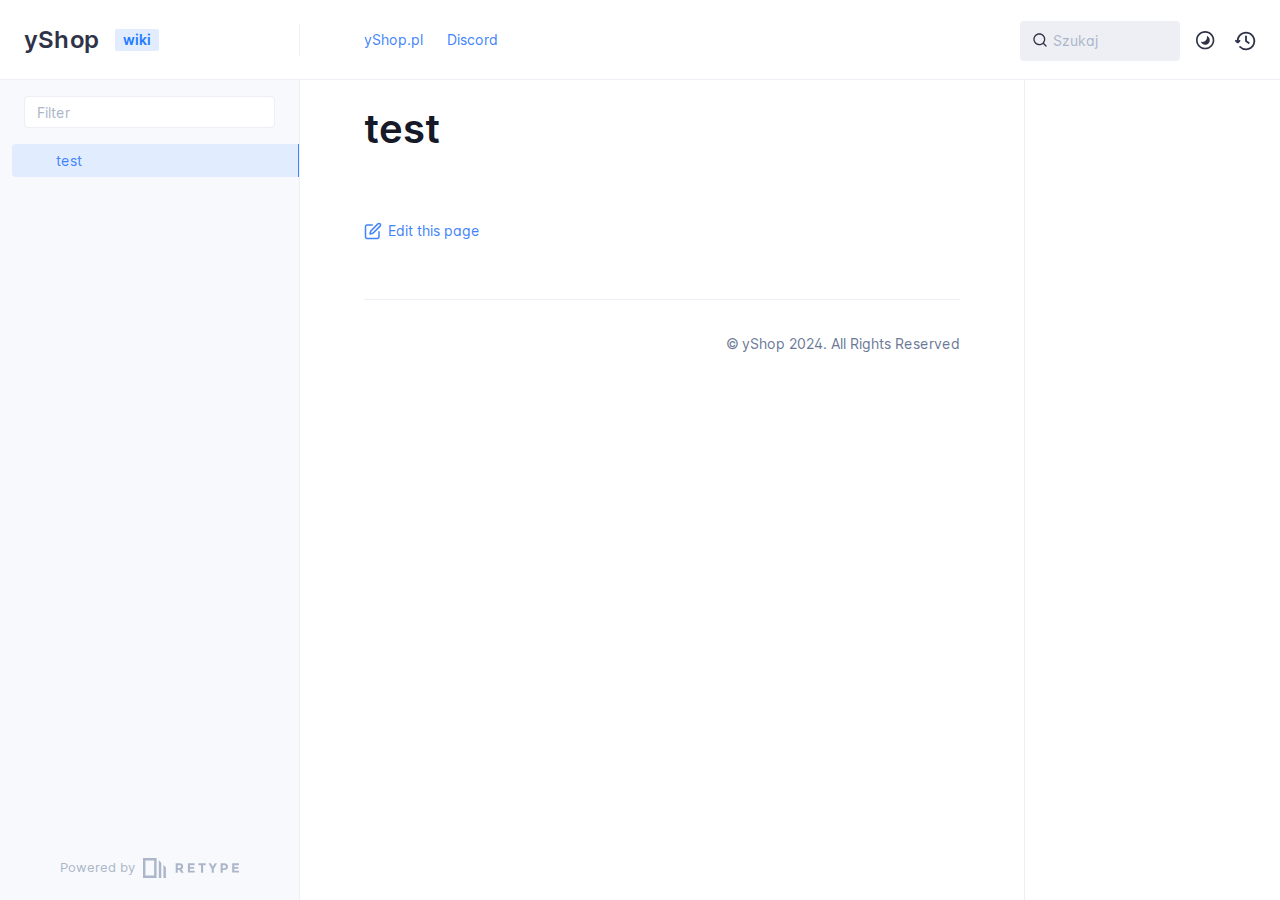
==== index.html @ 2f9051b7 "Refreshes Retype-generated documentation." ====
<!DOCTYPE html>
<html lang="en" class="h-full">
<head>
    <meta charset="UTF-8">
    <meta name="viewport" content="width=device-width,initial-scale=1">
    <meta name="turbo-cache-control" content="no-cache" data-turbo-track="reload" data-track-token="3.6.0.782225831897">

    <!-- See retype.com -->
    <meta name="generator" content="Retype 3.6.0">

    <!-- Primary Meta Tags -->
    <title>test</title>
    <meta name="title" content="test">

    <!-- Canonical -->
    <link rel="canonical" href="https://wiki.yshop.pl/">

    <!-- Open Graph / Facebook -->
    <meta property="og:type" content="website">
    <meta property="og:url" content="https://wiki.yshop.pl/">
    <meta property="og:title" content="test">

    <!-- Twitter -->
    <meta property="twitter:card" content="summary_large_image">
    <meta property="twitter:url" content="https://wiki.yshop.pl/">
    <meta property="twitter:title" content="test">

    <script data-cfasync="false">(function () { var el = document.documentElement, m = localStorage.getItem("doc_theme"), wm = window.matchMedia; if (m === "dark" || (!m && wm && wm("(prefers-color-scheme: dark)").matches)) { el.classList.add("dark") } else { el.classList.remove("dark") } })();</script>

    <link href="resources/css/retype.css?v=3.6.0.782225831897" rel="stylesheet">

    <script data-cfasync="false" src="resources/js/config.js?v=3.6.0.782225831897" data-turbo-eval="false" defer></script>
    <script data-cfasync="false" src="resources/js/retype.js?v=3.6.0" data-turbo-eval="false" defer></script>
    <script id="lunr-js" data-cfasync="false" src="resources/js/lunr.js?v=3.6.0.782225831897" data-turbo-eval="false" defer></script>
</head>
<body>
    <div id="docs-app" class="relative text-base antialiased text-gray-700 bg-white font-body dark:bg-dark-850 dark:text-dark-300">
        <div class="absolute bottom-0 left-0 bg-gray-100 dark:bg-dark-800" style="top: 5rem; right: 50%"></div>
    
        <header id="docs-site-header" class="sticky top-0 z-30 flex w-full h-16 bg-white border-b border-gray-200 md:h-20 dark:bg-dark-850 dark:border-dark-650">
            <div class="container relative flex items-center justify-between pr-6 grow md:justify-start">
                <!-- Mobile menu button skeleton -->
                <button v-cloak class="skeleton docs-mobile-menu-button flex items-center justify-center shrink-0 overflow-hidden dark:text-white focus:outline-none rounded-full w-10 h-10 ml-3.5 md:hidden"><svg xmlns="http://www.w3.org/2000/svg" class="mb-px shrink-0" width="24" height="24" viewBox="0 0 24 24" role="presentation" style="margin-bottom: 0px;"><g fill="currentColor"><path d="M2 4h20v2H2zM2 11h20v2H2zM2 18h20v2H2z"></path></g></svg></button>
                <div v-cloak id="docs-sidebar-toggle"></div>
        
                <!-- Logo -->
                <div class="flex items-center justify-between h-full py-2 md:w-75">
                    <div class="flex items-center px-2 md:px-6">
                        <a id="docs-site-logo" href="" class="flex items-center leading-snug text-2xl">
                            <span class="dark:text-white font-semibold line-clamp-1 md:line-clamp-2">yShop</span>
                        </a><span class="hidden px-2 py-1 ml-4 text-sm font-semibold leading-none text-root-logo-label-text bg-root-logo-label-bg rounded-sm md:inline-block">wiki</span>
                    </div>
        
                    <span class="hidden h-8 border-r md:inline-block dark:border-dark-650"></span>
                </div>
        
                <div class="flex justify-between md:grow">
                    <!-- Top Nav -->
                    <nav class="hidden md:flex">
                        <ul class="flex flex-col mb-4 md:pl-16 md:mb-0 md:flex-row md:items-center">
                            <li class="mr-6">
                                <a class="py-2 md:mb-0 inline-flex items-center text-sm whitespace-nowrap transition-colors duration-200 ease-linear md:text-blue-500 dark:text-blue-400 hover:text-blue-800 dark:hover:text-blue-200" href="https://yshop.pl">yShop.pl</a>
                            </li>
                            <li class="mr-6">
                                <a class="py-2 md:mb-0 inline-flex items-center text-sm whitespace-nowrap transition-colors duration-200 ease-linear md:text-blue-500 dark:text-blue-400 hover:text-blue-800 dark:hover:text-blue-200" href="https://dc.yshop.pl">Discord</a>
                            </li>
        
                        </ul>
                    </nav>
        
                    <!-- Header Right Skeleton -->
                    <div v-cloak class="flex justify-end grow skeleton">
        
                        <!-- Search input mock -->
                        <div class="relative hidden w-40 lg:block lg:max-w-sm lg:ml-auto">
                            <div class="absolute flex items-center justify-center h-full pl-3 dark:text-dark-300">
                                <svg xmlns="http://www.w3.org/2000/svg" class="icon-base" width="16" height="16" viewBox="0 0 24 24" aria-labelledby="icon" role="presentation" style="margin-bottom: 1px;"><g fill="currentColor" ><path d="M21.71 20.29l-3.68-3.68A8.963 8.963 0 0020 11c0-4.96-4.04-9-9-9s-9 4.04-9 9 4.04 9 9 9c2.12 0 4.07-.74 5.61-1.97l3.68 3.68c.2.19.45.29.71.29s.51-.1.71-.29c.39-.39.39-1.03 0-1.42zM4 11c0-3.86 3.14-7 7-7s7 3.14 7 7c0 1.92-.78 3.66-2.04 4.93-.01.01-.02.01-.02.01-.01.01-.01.01-.01.02A6.98 6.98 0 0111 18c-3.86 0-7-3.14-7-7z" ></path></g></svg>
                            </div>
                            <input class="w-full h-10 placeholder-gray-400 transition-colors duration-200 ease-in bg-gray-200 border border-transparent rounded md:text-sm hover:bg-white hover:border-gray-300 focus:outline-none focus:bg-white focus:border-gray-500 dark:bg-dark-600 dark:border-dark-600 dark:placeholder-dark-400" style="padding: 0.625rem 0.75rem 0.625rem 2rem" type="text" placeholder="Szukaj">
                        </div>
        
                        <!-- Mobile search button -->
                        <div class="flex items-center justify-center w-10 h-10 lg:hidden">
                            <svg xmlns="http://www.w3.org/2000/svg" class="shrink-0 icon-base" width="20" height="20" viewBox="0 0 24 24" aria-labelledby="icon" role="presentation" style="margin-bottom: 0px;"><g fill="currentColor" ><path d="M21.71 20.29l-3.68-3.68A8.963 8.963 0 0020 11c0-4.96-4.04-9-9-9s-9 4.04-9 9 4.04 9 9 9c2.12 0 4.07-.74 5.61-1.97l3.68 3.68c.2.19.45.29.71.29s.51-.1.71-.29c.39-.39.39-1.03 0-1.42zM4 11c0-3.86 3.14-7 7-7s7 3.14 7 7c0 1.92-.78 3.66-2.04 4.93-.01.01-.02.01-.02.01-.01.01-.01.01-.01.02A6.98 6.98 0 0111 18c-3.86 0-7-3.14-7-7z" ></path></g></svg>
                        </div>
        
                        <!-- Dark mode switch placeholder -->
                        <div class="w-10 h-10 lg:ml-2"></div>
        
                        <!-- History button -->
                        <div class="flex items-center justify-center w-10 h-10" style="margin-right: -0.625rem;">
                            <svg xmlns="http://www.w3.org/2000/svg" class="shrink-0 icon-base" width="22" height="22" viewBox="0 0 24 24" aria-labelledby="icon" role="presentation" style="margin-bottom: 0px;"><g fill="currentColor" ><g ><path d="M12.01 6.01c-.55 0-1 .45-1 1V12a1 1 0 00.4.8l3 2.22a.985.985 0 001.39-.2.996.996 0 00-.21-1.4l-2.6-1.92V7.01c.02-.55-.43-1-.98-1z"></path><path d="M12.01 1.91c-5.33 0-9.69 4.16-10.05 9.4l-.29-.26a.997.997 0 10-1.34 1.48l1.97 1.79c.19.17.43.26.67.26s.48-.09.67-.26l1.97-1.79a.997.997 0 10-1.34-1.48l-.31.28c.34-4.14 3.82-7.41 8.05-7.41 4.46 0 8.08 3.63 8.08 8.09s-3.63 8.08-8.08 8.08c-2.18 0-4.22-.85-5.75-2.4a.996.996 0 10-1.42 1.4 10.02 10.02 0 007.17 2.99c5.56 0 10.08-4.52 10.08-10.08.01-5.56-4.52-10.09-10.08-10.09z"></path></g></g></svg>
                        </div>
                    </div>
        
                    <div v-cloak class="flex justify-end grow">
                        <div id="docs-mobile-search-button"></div>
                        <doc-search-desktop></doc-search-desktop>
        
                        <doc-theme-switch class="lg:ml-2"></doc-theme-switch>
                        <doc-history></doc-history>
                    </div>
                </div>
            </div>
        </header>
    
        <div class="container relative flex bg-white">
            <!-- Sidebar Skeleton -->
            <div v-cloak class="fixed flex flex-col shrink-0 duration-300 ease-in-out bg-gray-100 border-gray-200 sidebar top-20 w-75 border-r h-screen md:sticky transition-transform skeleton dark:bg-dark-800 dark:border-dark-650">
            
                <!-- Render this div, if config.showSidebarFilter is `true` -->
                <div class="flex items-center h-16 px-6">
                    <input class="w-full h-8 px-3 py-2 transition-colors duration-200 ease-linear bg-white border border-gray-200 rounded shadow-none text-sm focus:outline-none focus:border-gray-600 dark:bg-dark-600 dark:border-dark-600" type="text" placeholder="Filter">
                </div>
            
                <div class="pl-6 mt-1 mb-4">
                    <div class="w-32 h-3 mb-4 bg-gray-200 rounded-full loading dark:bg-dark-600"></div>
                    <div class="w-48 h-3 mb-4 bg-gray-200 rounded-full loading dark:bg-dark-600"></div>
                    <div class="w-40 h-3 mb-4 bg-gray-200 rounded-full loading dark:bg-dark-600"></div>
                    <div class="w-32 h-3 mb-4 bg-gray-200 rounded-full loading dark:bg-dark-600"></div>
                    <div class="w-48 h-3 mb-4 bg-gray-200 rounded-full loading dark:bg-dark-600"></div>
                    <div class="w-40 h-3 mb-4 bg-gray-200 rounded-full loading dark:bg-dark-600"></div>
                </div>
            
                <div class="shrink-0 mt-auto bg-transparent dark:border-dark-650">
                    <a class="flex items-center justify-center flex-nowrap h-16 text-gray-400 dark:text-dark-400 hover:text-gray-700 dark:hover:text-dark-300 transition-colors duration-150 ease-in docs-powered-by" target="_blank" href="https://retype.com/" rel="noopener">
                        <span class="text-xs whitespace-nowrap">Powered by</span>
                        <svg xmlns="http://www.w3.org/2000/svg" class="ml-2" fill="currentColor" width="96" height="20" overflow="visible"><path d="M0 0v20h13.59V0H0zm11.15 17.54H2.44V2.46h8.71v15.08zM15.8 20h2.44V4.67L15.8 2.22zM20.45 6.89V20h2.44V9.34z"/><g><path d="M40.16 8.44c0 1.49-.59 2.45-1.75 2.88l2.34 3.32h-2.53l-2.04-2.96h-1.43v2.96h-2.06V5.36h3.5c1.43 0 2.46.24 3.07.73s.9 1.27.9 2.35zm-2.48 1.1c.26-.23.38-.59.38-1.09 0-.5-.13-.84-.4-1.03s-.73-.28-1.39-.28h-1.54v2.75h1.5c.72 0 1.2-.12 1.45-.35zM51.56 5.36V7.2h-4.59v1.91h4.13v1.76h-4.13v1.92h4.74v1.83h-6.79V5.36h6.64zM60.09 7.15v7.48h-2.06V7.15h-2.61V5.36h7.28v1.79h-2.61zM70.81 14.64h-2.06v-3.66l-3.19-5.61h2.23l1.99 3.45 1.99-3.45H74l-3.19 5.61v3.66zM83.99 6.19c.65.55.97 1.4.97 2.55s-.33 1.98-1 2.51-1.68.8-3.04.8h-1.23v2.59h-2.06V5.36h3.26c1.42 0 2.45.28 3.1.83zm-1.51 3.65c.25-.28.37-.69.37-1.22s-.16-.92-.48-1.14c-.32-.23-.82-.34-1.5-.34H79.7v3.12h1.38c.68 0 1.15-.14 1.4-.42zM95.85 5.36V7.2h-4.59v1.91h4.13v1.76h-4.13v1.92H96v1.83h-6.79V5.36h6.64z"/></g></svg>
                    </a>
                </div>
            </div>
            
            <!-- Sidebar component -->
            <doc-sidebar v-cloak>
                <template #sidebar-footer>
                    <div class="shrink-0 mt-auto border-t md:bg-transparent md:border-none dark:border-dark-650">
            
                        <div class="py-3 px-6 md:hidden border-b dark:border-dark-650">
                            <nav>
                                <ul class="flex flex-wrap justify-center items-center">
                                    <li class="mr-6">
                                        <a class="block py-1 inline-flex items-center text-sm whitespace-nowrap transition-colors duration-200 ease-linear md:text-blue-500 dark:text-blue-400 hover:text-blue-800 dark:hover:text-blue-200" href="https://yshop.pl">yShop.pl</a>
                                    </li>
                                    <li class="mr-6">
                                        <a class="block py-1 inline-flex items-center text-sm whitespace-nowrap transition-colors duration-200 ease-linear md:text-blue-500 dark:text-blue-400 hover:text-blue-800 dark:hover:text-blue-200" href="https://dc.yshop.pl">Discord</a>
                                    </li>
            
                                </ul>
                            </nav>
                        </div>
            
                        <a class="flex items-center justify-center flex-nowrap h-16 text-gray-400 dark:text-dark-400 hover:text-gray-700 dark:hover:text-dark-300 transition-colors duration-150 ease-in docs-powered-by" target="_blank" href="https://retype.com/" rel="noopener">
                            <span class="text-xs whitespace-nowrap">Powered by</span>
                            <svg xmlns="http://www.w3.org/2000/svg" class="ml-2" fill="currentColor" width="96" height="20" overflow="visible"><path d="M0 0v20h13.59V0H0zm11.15 17.54H2.44V2.46h8.71v15.08zM15.8 20h2.44V4.67L15.8 2.22zM20.45 6.89V20h2.44V9.34z"/><g><path d="M40.16 8.44c0 1.49-.59 2.45-1.75 2.88l2.34 3.32h-2.53l-2.04-2.96h-1.43v2.96h-2.06V5.36h3.5c1.43 0 2.46.24 3.07.73s.9 1.27.9 2.35zm-2.48 1.1c.26-.23.38-.59.38-1.09 0-.5-.13-.84-.4-1.03s-.73-.28-1.39-.28h-1.54v2.75h1.5c.72 0 1.2-.12 1.45-.35zM51.56 5.36V7.2h-4.59v1.91h4.13v1.76h-4.13v1.92h4.74v1.83h-6.79V5.36h6.64zM60.09 7.15v7.48h-2.06V7.15h-2.61V5.36h7.28v1.79h-2.61zM70.81 14.64h-2.06v-3.66l-3.19-5.61h2.23l1.99 3.45 1.99-3.45H74l-3.19 5.61v3.66zM83.99 6.19c.65.55.97 1.4.97 2.55s-.33 1.98-1 2.51-1.68.8-3.04.8h-1.23v2.59h-2.06V5.36h3.26c1.42 0 2.45.28 3.1.83zm-1.51 3.65c.25-.28.37-.69.37-1.22s-.16-.92-.48-1.14c-.32-.23-.82-.34-1.5-.34H79.7v3.12h1.38c.68 0 1.15-.14 1.4-.42zM95.85 5.36V7.2h-4.59v1.91h4.13v1.76h-4.13v1.92H96v1.83h-6.79V5.36h6.64z"/></g></svg>
                        </a>
                    </div>
                </template>
            </doc-sidebar>
    
            <div class="grow min-w-0 dark:bg-dark-850">
                <!-- Render "toolbar" template here on api pages --><!-- Render page content -->
                <div class="flex">
                    <div class="min-w-0 p-4 grow md:px-16">
                        <main class="relative pb-12 lg:pt-2">
                            <div class="docs-markdown" id="docs-content">
                                <!-- Rendered if sidebar right is enabled -->
                                <div id="docs-sidebar-right-toggle"></div>
                                <!-- Page content  -->
<doc-anchor-target id="test" class="break-words">
    <h1>
        <doc-anchor-trigger class="header-anchor-trigger" to="#test">#</doc-anchor-trigger>
        <span>test</span>
    </h1>
</doc-anchor-target>

                                
                                <!-- Required only on API pages -->
                                <doc-toolbar-member-filter-no-results></doc-toolbar-member-filter-no-results>
                            </div>
                            <footer class="clear-both">
                                <div class="flex flex-wrap items-center justify-between mt-14">
                                    <a class="my-2.5 inline-flex items-center text-sm whitespace-nowrap text-blue-500 dark:text-blue-400 hover:text-blue-700 hover:underline" href="https://github.com/yshop-pl/wiki/edit/main/readme.md" target="_blank" rel="noopener">
                                        <svg class="mr-1.5" xmlns="http://www.w3.org/2000/svg" width="18" height="18" viewBox="0 0 24 24" fill="currentColor" overflow="visible"><path d="M20 12c-.55 0-1 .45-1 1v7c0 .55-.45 1-1 1H4c-.55 0-1-.45-1-1V6c0-.55.45-1 1-1h7c.55 0 1-.45 1-1s-.45-1-1-1H4C2.35 3 1 4.35 1 6v14c0 1.65 1.35 3 3 3h14c1.65 0 3-1.35 3-3v-7c0-.55-.45-1-1-1z" /><path d="M22.21 1.79c-1.18-1.18-3.24-1.18-4.41 0l-9.5 9.5c-.13.13-.22.29-.26.46l-1 4c-.08.34.01.7.26.95.18.2.44.3.7.3.08 0 .16-.01.24-.03l4-1c.18-.04.34-.13.46-.26l9.5-9.5c1.22-1.22 1.22-3.2.01-4.42zm-1.42 3l-9.3 9.3-2.11.53.53-2.11 9.3-9.3c.42-.42 1.16-.42 1.59 0 .43.43.43 1.15-.01 1.58z" /><path fill="none" d="M0 0h24v24H0z" /></svg>
                                        <span>Edit this page</span>
                                    </a>
                                </div>
                            
                            </footer>
                        </main>
                
                        <div class="border-t dark:border-dark-650 pt-6 mb-8">
                            <footer class="flex flex-wrap items-center justify-between">
                                <div>
                                    <ul class="flex flex-wrap items-center text-sm">
                                    </ul>
                                </div>
                                <div class="docs-copyright py-2 text-gray-500 dark:text-dark-350 text-sm leading-relaxed"><p>© yShop 2024. All Rights Reserved</p></div>
                            </footer>
                        </div>
                    </div>
                
                    <!-- Rendered if sidebar right is enabled -->
                    <!-- Sidebar right skeleton-->
                    <div v-cloak class="fixed top-0 bottom-0 right-0 translate-x-full bg-white border-gray-200 lg:sticky lg:border-l lg:shrink-0 lg:pt-6 lg:transform-none sm:w-1/2 lg:w-64 lg:z-0 md:w-104 sidebar-right skeleton dark:bg-dark-850 dark:border-dark-650">
                        <div class="pl-5">
                            <div class="w-32 h-3 mb-4 bg-gray-200 dark:bg-dark-600 rounded-full loading"></div>
                            <div class="w-48 h-3 mb-4 bg-gray-200 dark:bg-dark-600 rounded-full loading"></div>
                            <div class="w-40 h-3 mb-4 bg-gray-200 dark:bg-dark-600 rounded-full loading"></div>
                        </div>
                    </div>
                
                    <!-- User should be able to hide sidebar right -->
                    <doc-sidebar-right v-cloak></doc-sidebar-right>
                </div>

            </div>
        </div>
    
        <doc-search-mobile></doc-search-mobile>
        <doc-back-to-top></doc-back-to-top>
    </div>


    <div id="docs-overlay-target"></div>

    <script data-cfasync="false">window.__DOCS__ = { "title": "test", isRoot: true, level: 0, icon: "file", hasPrism: false, hasMermaid: false, hasMath: false, tocDepth: 23 }</script>
</body>
</html>
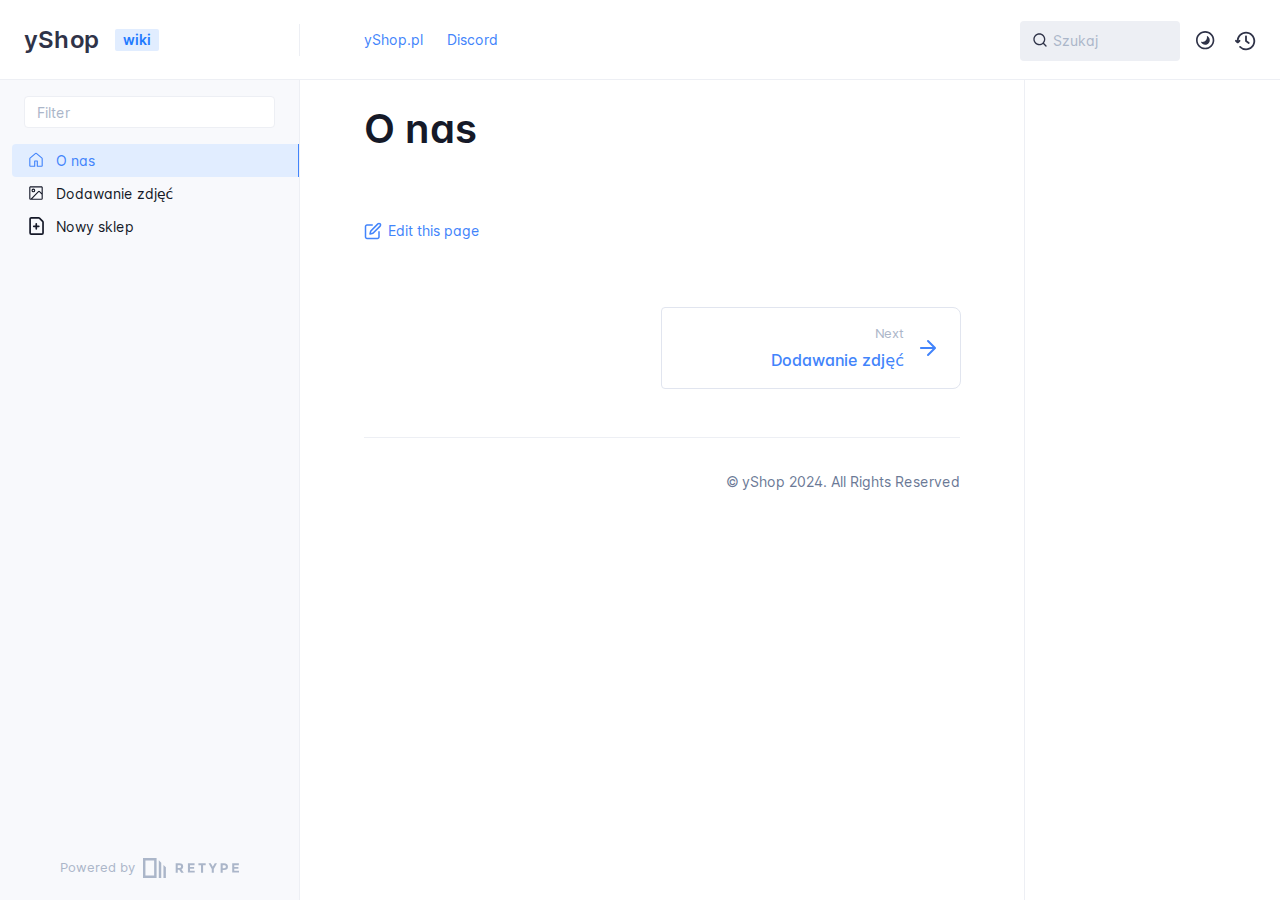
==== commit 5d338999: "Refreshes Retype-generated documentation." ====
--- a/index.html
+++ b/index.html
@@ -3,14 +3,14 @@
 <head>
     <meta charset="UTF-8">
     <meta name="viewport" content="width=device-width,initial-scale=1">
-    <meta name="turbo-cache-control" content="no-cache" data-turbo-track="reload" data-track-token="3.6.0.782225831897">
+    <meta name="turbo-cache-control" content="no-cache" data-turbo-track="reload" data-track-token="3.6.0.782227242843">
 
     <!-- See retype.com -->
     <meta name="generator" content="Retype 3.6.0">
 
     <!-- Primary Meta Tags -->
-    <title>test</title>
-    <meta name="title" content="test">
+    <title>O nas</title>
+    <meta name="title" content="O nas">
 
     <!-- Canonical -->
     <link rel="canonical" href="https://wiki.yshop.pl/">
@@ -18,20 +18,20 @@
     <!-- Open Graph / Facebook -->
     <meta property="og:type" content="website">
     <meta property="og:url" content="https://wiki.yshop.pl/">
-    <meta property="og:title" content="test">
+    <meta property="og:title" content="O nas">
 
     <!-- Twitter -->
     <meta property="twitter:card" content="summary_large_image">
     <meta property="twitter:url" content="https://wiki.yshop.pl/">
-    <meta property="twitter:title" content="test">
+    <meta property="twitter:title" content="O nas">
 
     <script data-cfasync="false">(function () { var el = document.documentElement, m = localStorage.getItem("doc_theme"), wm = window.matchMedia; if (m === "dark" || (!m && wm && wm("(prefers-color-scheme: dark)").matches)) { el.classList.add("dark") } else { el.classList.remove("dark") } })();</script>
 
-    <link href="resources/css/retype.css?v=3.6.0.782225831897" rel="stylesheet">
-
-    <script data-cfasync="false" src="resources/js/config.js?v=3.6.0.782225831897" data-turbo-eval="false" defer></script>
+    <link href="resources/css/retype.css?v=3.6.0.782227242843" rel="stylesheet">
+
+    <script data-cfasync="false" src="resources/js/config.js?v=3.6.0.782227242843" data-turbo-eval="false" defer></script>
     <script data-cfasync="false" src="resources/js/retype.js?v=3.6.0" data-turbo-eval="false" defer></script>
-    <script id="lunr-js" data-cfasync="false" src="resources/js/lunr.js?v=3.6.0.782225831897" data-turbo-eval="false" defer></script>
+    <script id="lunr-js" data-cfasync="false" src="resources/js/lunr.js?v=3.6.0.782227242843" data-turbo-eval="false" defer></script>
 </head>
 <body>
     <div id="docs-app" class="relative text-base antialiased text-gray-700 bg-white font-body dark:bg-dark-850 dark:text-dark-300">
@@ -166,10 +166,10 @@
                                 <!-- Rendered if sidebar right is enabled -->
                                 <div id="docs-sidebar-right-toggle"></div>
                                 <!-- Page content  -->
-<doc-anchor-target id="test" class="break-words">
+<doc-anchor-target id="o-nas" class="break-words">
     <h1>
-        <doc-anchor-trigger class="header-anchor-trigger" to="#test">#</doc-anchor-trigger>
-        <span>test</span>
+        <doc-anchor-trigger class="header-anchor-trigger" to="#o-nas">#</doc-anchor-trigger>
+        <span>O nas</span>
     </h1>
 </doc-anchor-target>
 
@@ -185,6 +185,20 @@
                                     </a>
                                 </div>
                             
+                                <nav class="flex mt-14">
+                                    <div class="w-1/2">
+                                    </div>
+                            
+                                    <div class="w-1/2">
+                                        <a class="px-5 py-4 -mx-px h-full flex items-center justify-end break-normal font-medium text-blue-500 dark:text-blue-400 border border-gray-300 hover:border-gray-400 dark:border-dark-650 dark:hover:border-dark-450 rounded-l rounded-r-lg transition-colors duration-150 relative hover:z-5" href="dodawanie-zdjęć/">
+                                            <span>
+                                                <span class="block text-xs font-normal text-right text-gray-400 dark:text-dark-400">Next</span>
+                                                <span class="block mt-1">Dodawanie zdjęć</span>
+                                            </span>
+                                            <svg xmlns="http://www.w3.org/2000/svg" class="ml-3" width="24" height="24" viewBox="0 0 24 24" fill="currentColor" overflow="visible"><path d="M19.92 12.38a1 1 0 00-.22-1.09l-7-7a.996.996 0 10-1.41 1.41l5.3 5.3H5c-.55 0-1 .45-1 1s.45 1 1 1h11.59l-5.29 5.29a.996.996 0 000 1.41c.19.2.44.3.7.3s.51-.1.71-.29l7-7c.09-.09.16-.21.21-.33z" /><path fill="none" d="M0 0h24v24H0z" /></svg>
+                                        </a>
+                                    </div>
+                                </nav>
                             </footer>
                         </main>
                 
@@ -223,6 +237,6 @@
 
     <div id="docs-overlay-target"></div>
 
-    <script data-cfasync="false">window.__DOCS__ = { "title": "test", isRoot: true, level: 0, icon: "file", hasPrism: false, hasMermaid: false, hasMath: false, tocDepth: 23 }</script>
+    <script data-cfasync="false">window.__DOCS__ = { "title": "O nas", isRoot: true, level: 0, icon: "file", hasPrism: false, hasMermaid: false, hasMath: false, tocDepth: 23 }</script>
 </body>
 </html>
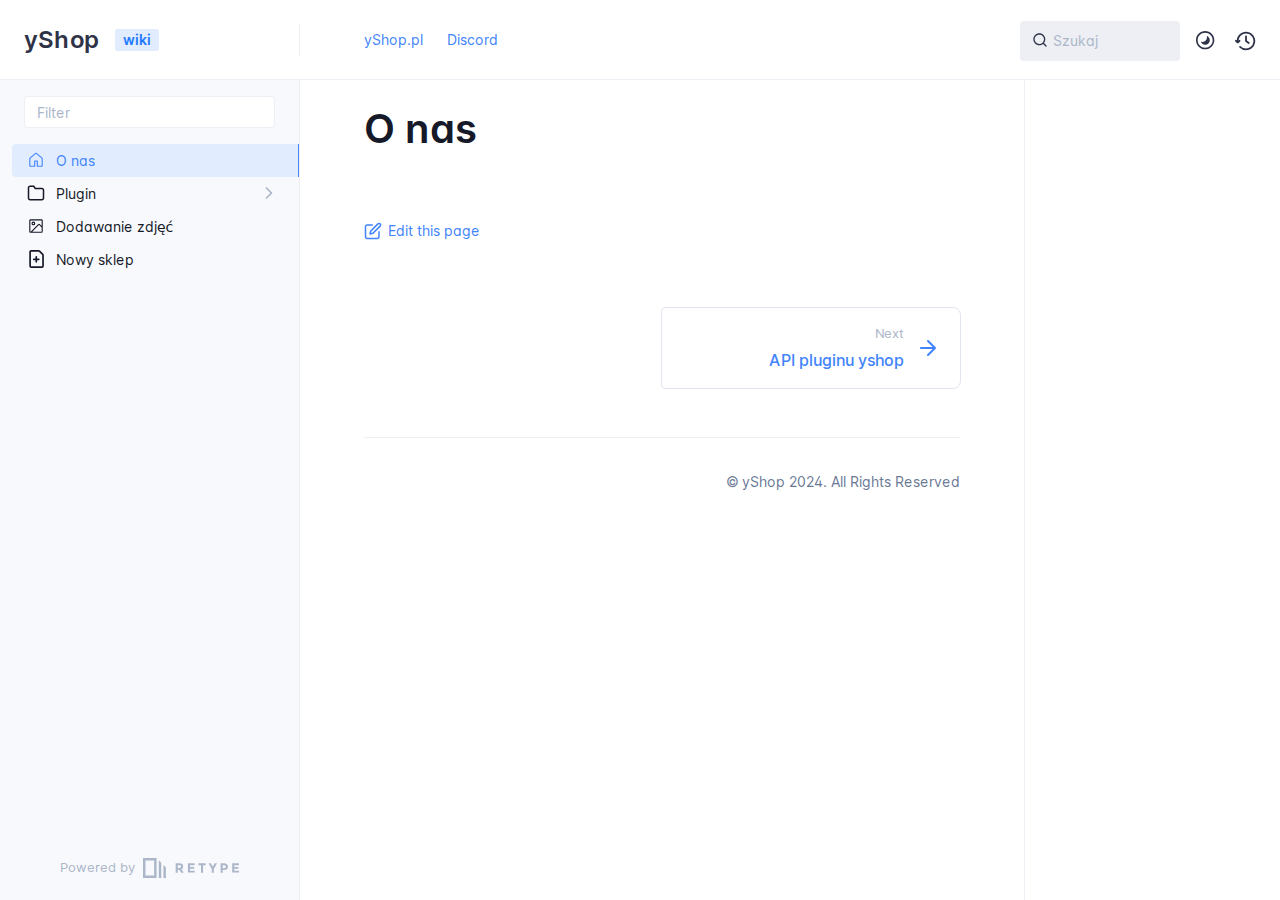
==== commit 433c18c2: "Refreshes Retype-generated documentation." ====
--- a/index.html
+++ b/index.html
@@ -3,7 +3,7 @@
 <head>
     <meta charset="UTF-8">
     <meta name="viewport" content="width=device-width,initial-scale=1">
-    <meta name="turbo-cache-control" content="no-cache" data-turbo-track="reload" data-track-token="3.6.0.782227242843">
+    <meta name="turbo-cache-control" content="no-cache" data-turbo-track="reload" data-track-token="3.6.0.783515221161">
 
     <!-- See retype.com -->
     <meta name="generator" content="Retype 3.6.0">
@@ -27,11 +27,11 @@
 
     <script data-cfasync="false">(function () { var el = document.documentElement, m = localStorage.getItem("doc_theme"), wm = window.matchMedia; if (m === "dark" || (!m && wm && wm("(prefers-color-scheme: dark)").matches)) { el.classList.add("dark") } else { el.classList.remove("dark") } })();</script>
 
-    <link href="resources/css/retype.css?v=3.6.0.782227242843" rel="stylesheet">
-
-    <script data-cfasync="false" src="resources/js/config.js?v=3.6.0.782227242843" data-turbo-eval="false" defer></script>
+    <link href="resources/css/retype.css?v=3.6.0.783515221161" rel="stylesheet">
+
+    <script data-cfasync="false" src="resources/js/config.js?v=3.6.0.783515221161" data-turbo-eval="false" defer></script>
     <script data-cfasync="false" src="resources/js/retype.js?v=3.6.0" data-turbo-eval="false" defer></script>
-    <script id="lunr-js" data-cfasync="false" src="resources/js/lunr.js?v=3.6.0.782227242843" data-turbo-eval="false" defer></script>
+    <script id="lunr-js" data-cfasync="false" src="resources/js/lunr.js?v=3.6.0.783515221161" data-turbo-eval="false" defer></script>
 </head>
 <body>
     <div id="docs-app" class="relative text-base antialiased text-gray-700 bg-white font-body dark:bg-dark-850 dark:text-dark-300">
@@ -190,10 +190,10 @@
                                     </div>
                             
                                     <div class="w-1/2">
-                                        <a class="px-5 py-4 -mx-px h-full flex items-center justify-end break-normal font-medium text-blue-500 dark:text-blue-400 border border-gray-300 hover:border-gray-400 dark:border-dark-650 dark:hover:border-dark-450 rounded-l rounded-r-lg transition-colors duration-150 relative hover:z-5" href="dodawanie-zdjęć/">
+                                        <a class="px-5 py-4 -mx-px h-full flex items-center justify-end break-normal font-medium text-blue-500 dark:text-blue-400 border border-gray-300 hover:border-gray-400 dark:border-dark-650 dark:hover:border-dark-450 rounded-l rounded-r-lg transition-colors duration-150 relative hover:z-5" href="plugin/api/">
                                             <span>
                                                 <span class="block text-xs font-normal text-right text-gray-400 dark:text-dark-400">Next</span>
-                                                <span class="block mt-1">Dodawanie zdjęć</span>
+                                                <span class="block mt-1">API pluginu yshop</span>
                                             </span>
                                             <svg xmlns="http://www.w3.org/2000/svg" class="ml-3" width="24" height="24" viewBox="0 0 24 24" fill="currentColor" overflow="visible"><path d="M19.92 12.38a1 1 0 00-.22-1.09l-7-7a.996.996 0 10-1.41 1.41l5.3 5.3H5c-.55 0-1 .45-1 1s.45 1 1 1h11.59l-5.29 5.29a.996.996 0 000 1.41c.19.2.44.3.7.3s.51-.1.71-.29l7-7c.09-.09.16-.21.21-.33z" /><path fill="none" d="M0 0h24v24H0z" /></svg>
                                         </a>
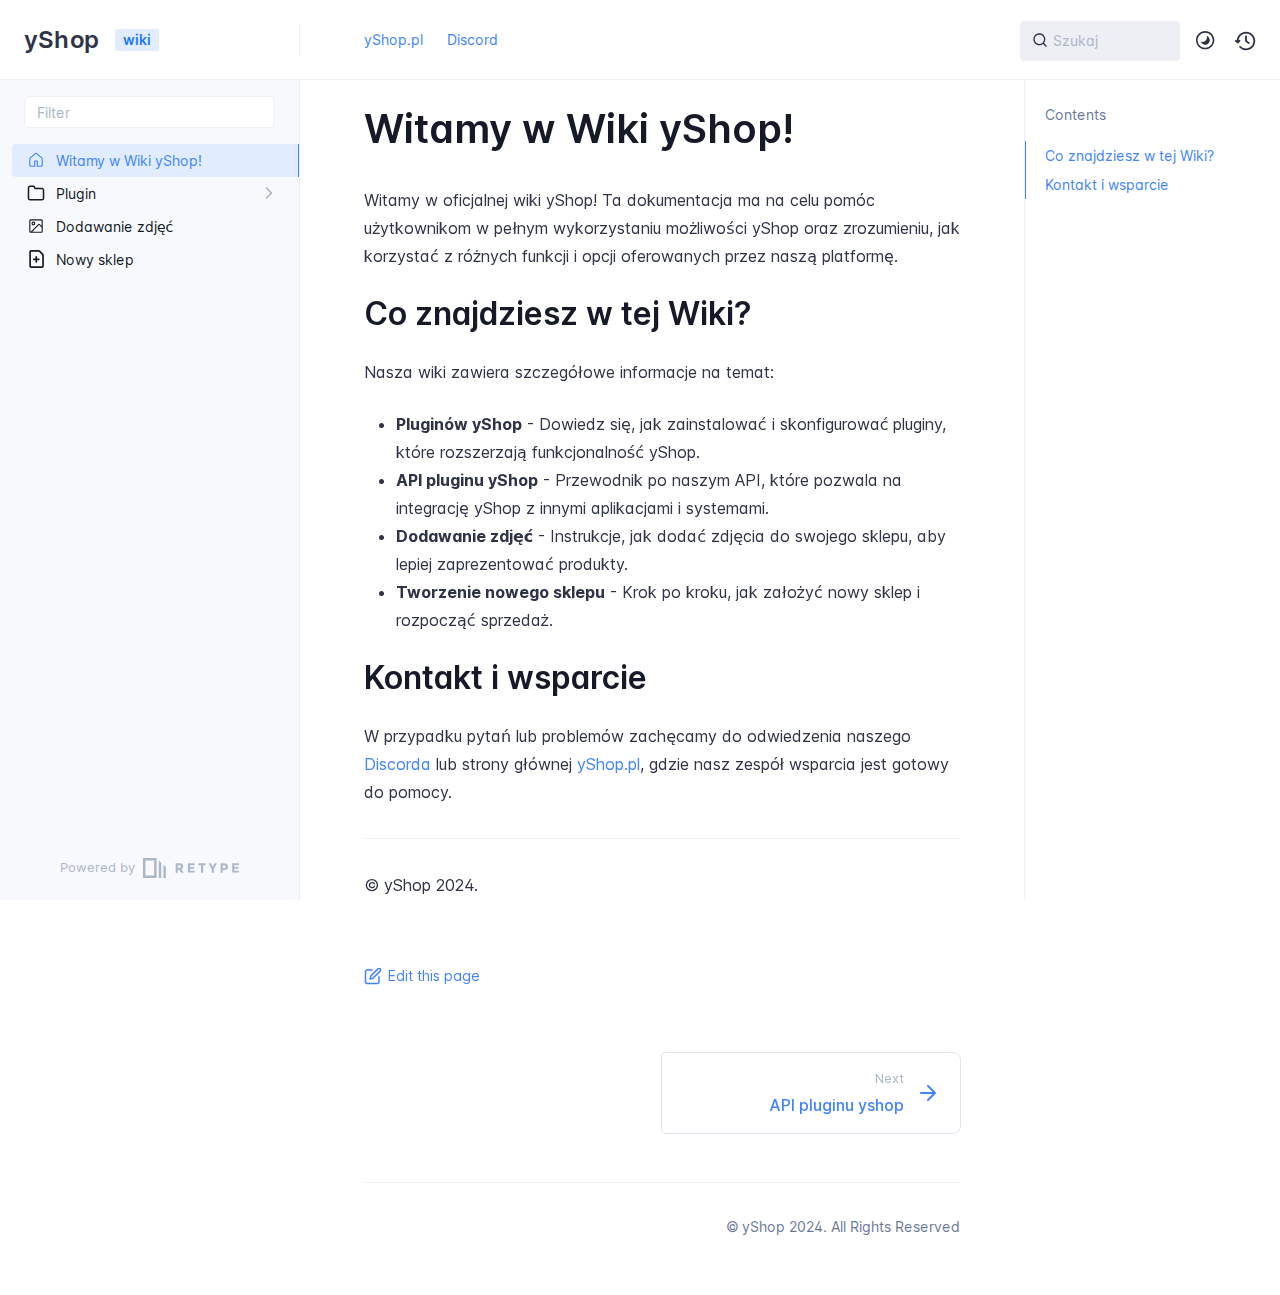
==== commit 9b6dedc1: "Refreshes Retype-generated documentation." ====
--- a/index.html
+++ b/index.html
@@ -3,14 +3,15 @@
 <head>
     <meta charset="UTF-8">
     <meta name="viewport" content="width=device-width,initial-scale=1">
-    <meta name="turbo-cache-control" content="no-cache" data-turbo-track="reload" data-track-token="3.6.0.783515221161">
+    <meta name="turbo-cache-control" content="no-cache" data-turbo-track="reload" data-track-token="3.6.0.783534805813">
 
     <!-- See retype.com -->
     <meta name="generator" content="Retype 3.6.0">
 
     <!-- Primary Meta Tags -->
-    <title>O nas</title>
-    <meta name="title" content="O nas">
+    <title>Witamy w Wiki yShop!</title>
+    <meta name="title" content="Witamy w Wiki yShop!">
+    <meta name="description" content="Witamy w oficjalnej wiki yShop! Ta dokumentacja ma na celu pomóc użytkownikom w pełnym wykorzystaniu możliwości yShop oraz zrozumieniu, jak korzystać...">
 
     <!-- Canonical -->
     <link rel="canonical" href="https://wiki.yshop.pl/">
@@ -18,20 +19,22 @@
     <!-- Open Graph / Facebook -->
     <meta property="og:type" content="website">
     <meta property="og:url" content="https://wiki.yshop.pl/">
-    <meta property="og:title" content="O nas">
+    <meta property="og:title" content="Witamy w Wiki yShop!">
+    <meta property="og:description" content="Witamy w oficjalnej wiki yShop! Ta dokumentacja ma na celu pomóc użytkownikom w pełnym wykorzystaniu możliwości yShop oraz zrozumieniu, jak korzystać...">
 
     <!-- Twitter -->
     <meta property="twitter:card" content="summary_large_image">
     <meta property="twitter:url" content="https://wiki.yshop.pl/">
-    <meta property="twitter:title" content="O nas">
+    <meta property="twitter:title" content="Witamy w Wiki yShop!">
+    <meta property="twitter:description" content="Witamy w oficjalnej wiki yShop! Ta dokumentacja ma na celu pomóc użytkownikom w pełnym wykorzystaniu możliwości yShop oraz zrozumieniu, jak korzystać...">
 
     <script data-cfasync="false">(function () { var el = document.documentElement, m = localStorage.getItem("doc_theme"), wm = window.matchMedia; if (m === "dark" || (!m && wm && wm("(prefers-color-scheme: dark)").matches)) { el.classList.add("dark") } else { el.classList.remove("dark") } })();</script>
 
-    <link href="resources/css/retype.css?v=3.6.0.783515221161" rel="stylesheet">
-
-    <script data-cfasync="false" src="resources/js/config.js?v=3.6.0.783515221161" data-turbo-eval="false" defer></script>
+    <link href="resources/css/retype.css?v=3.6.0.783534805813" rel="stylesheet">
+
+    <script data-cfasync="false" src="resources/js/config.js?v=3.6.0.783534805813" data-turbo-eval="false" defer></script>
     <script data-cfasync="false" src="resources/js/retype.js?v=3.6.0" data-turbo-eval="false" defer></script>
-    <script id="lunr-js" data-cfasync="false" src="resources/js/lunr.js?v=3.6.0.783515221161" data-turbo-eval="false" defer></script>
+    <script id="lunr-js" data-cfasync="false" src="resources/js/lunr.js?v=3.6.0.783534805813" data-turbo-eval="false" defer></script>
 </head>
 <body>
     <div id="docs-app" class="relative text-base antialiased text-gray-700 bg-white font-body dark:bg-dark-850 dark:text-dark-300">
@@ -166,12 +169,35 @@
                                 <!-- Rendered if sidebar right is enabled -->
                                 <div id="docs-sidebar-right-toggle"></div>
                                 <!-- Page content  -->
-<doc-anchor-target id="o-nas" class="break-words">
+<doc-anchor-target id="witamy-w-wiki-yshop" class="break-words">
     <h1>
-        <doc-anchor-trigger class="header-anchor-trigger" to="#o-nas">#</doc-anchor-trigger>
-        <span>O nas</span>
+        <doc-anchor-trigger class="header-anchor-trigger" to="#witamy-w-wiki-yshop">#</doc-anchor-trigger>
+        <span>Witamy w Wiki yShop!</span>
     </h1>
 </doc-anchor-target>
+<p>Witamy w oficjalnej wiki yShop! Ta dokumentacja ma na celu pomóc użytkownikom w pełnym wykorzystaniu możliwości yShop oraz zrozumieniu, jak korzystać z różnych funkcji i opcji oferowanych przez naszą platformę.</p>
+<doc-anchor-target id="co-znajdziesz-w-tej-wiki">
+    <h2>
+        <doc-anchor-trigger class="header-anchor-trigger" to="#co-znajdziesz-w-tej-wiki">#</doc-anchor-trigger>
+        <span>Co znajdziesz w tej Wiki?</span>
+    </h2>
+</doc-anchor-target>
+<p>Nasza wiki zawiera szczegółowe informacje na temat:</p>
+<ul>
+<li><strong>Pluginów yShop</strong> - Dowiedz się, jak zainstalować i skonfigurować pluginy, które rozszerzają funkcjonalność yShop.</li>
+<li><strong>API pluginu yShop</strong> - Przewodnik po naszym API, które pozwala na integrację yShop z innymi aplikacjami i systemami.</li>
+<li><strong>Dodawanie zdjęć</strong> - Instrukcje, jak dodać zdjęcia do swojego sklepu, aby lepiej zaprezentować produkty.</li>
+<li><strong>Tworzenie nowego sklepu</strong> - Krok po kroku, jak założyć nowy sklep i rozpocząć sprzedaż.</li>
+</ul>
+<doc-anchor-target id="kontakt-i-wsparcie">
+    <h2>
+        <doc-anchor-trigger class="header-anchor-trigger" to="#kontakt-i-wsparcie">#</doc-anchor-trigger>
+        <span>Kontakt i wsparcie</span>
+    </h2>
+</doc-anchor-target>
+<p>W przypadku pytań lub problemów zachęcamy do odwiedzenia naszego <a href="https://dc.yshop.pl">Discorda</a> lub strony głównej <a href="https://yshop.pl">yShop.pl</a>, gdzie nasz zespół wsparcia jest gotowy do pomocy.</p>
+<hr>
+<p>© yShop 2024.</p>
 
                                 
                                 <!-- Required only on API pages -->
@@ -237,6 +263,6 @@
 
     <div id="docs-overlay-target"></div>
 
-    <script data-cfasync="false">window.__DOCS__ = { "title": "O nas", isRoot: true, level: 0, icon: "file", hasPrism: false, hasMermaid: false, hasMath: false, tocDepth: 23 }</script>
+    <script data-cfasync="false">window.__DOCS__ = { "title": "Witamy w Wiki yShop!", isRoot: true, level: 0, icon: "file", hasPrism: false, hasMermaid: false, hasMath: false, tocDepth: 23 }</script>
 </body>
 </html>
